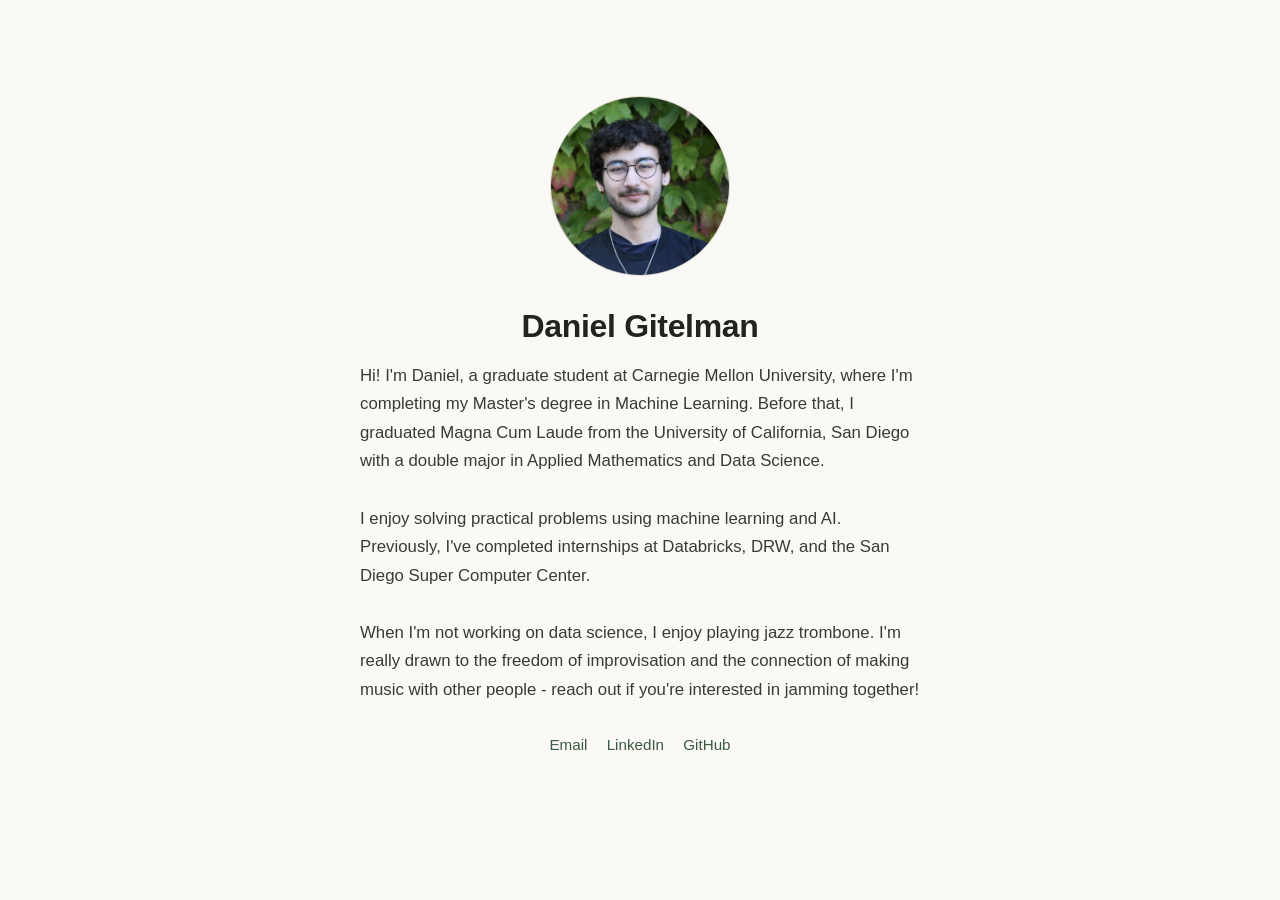
==== index.html @ 495f0625 "Add personal site with bio and headshot" ====
<!DOCTYPE html>
<html lang="en">
<head>
<meta charset="UTF-8">
<meta name="viewport" content="width=device-width, initial-scale=1.0">
<title>Your Name</title>
<style>
  :root {
    --bg: #faf9f6;
    --text: #22221f;
    --muted: #6b6a63;
    --accent: #3a5a40;
  }

  * { box-sizing: border-box; }

  body {
    margin: 0;
    background: var(--bg);
    color: var(--text);
    font-family: -apple-system, BlinkMacSystemFont, "Segoe UI", Helvetica, Arial, sans-serif;
    display: flex;
    justify-content: center;
    padding: 6rem 1.5rem;
  }

  main {
    max-width: 560px;
    width: 100%;
    text-align: center;
  }

  .photo {
    width: 180px;
    height: 180px;
    border-radius: 50%;
    object-fit: cover;
    margin: 0 auto 2rem;
    display: block;
    background: #e4e1d8;
    border: 1px solid #ddd9cd;
  }

  h1 {
    font-size: 2rem;
    margin: 0 0 0.4rem;
    letter-spacing: -0.01em;
  }

  .tagline {
    color: var(--muted);
    font-size: 1.05rem;
    margin: 0 0 2rem;
  }

  p.bio {
    font-size: 1.05rem;
    line-height: 1.7;
    color: #3a3a35;
    text-align: left;
  }

  .links {
    margin-top: 2rem;
    display: flex;
    gap: 1.2rem;
    justify-content: center;
  }

  .links a {
    color: var(--accent);
    text-decoration: none;
    font-size: 0.95rem;
    border-bottom: 1px solid transparent;
  }

  .links a:hover {
    border-bottom-color: var(--accent);
  }
</style>
</head>
<body>
<main>
  <img class="photo" src="images/headshot.jpeg" alt="Me!">

  <h1>Daniel Gitelman</h1>

  <p class="bio">
    Hi! I'm Daniel, a graduate student at Carnegie Mellon University, where I'm completing my Master's degree in Machine Learning. 
    Before that, I graduated Magna Cum Laude from the University of California, San Diego with a double major in Applied Mathematics and Data Science.
    <br><br>
    I enjoy solving practical problems using machine learning and AI. Previously, I've completed internships at Databricks, DRW, and the San Diego Super Computer Center. 
    <br><br>
    When I'm not working on data science, I enjoy playing jazz trombone. I'm really drawn to the freedom of improvisation and the connection of making music with other people - reach out if you're interested in jamming together!
    
  </p>

  <div class="links">
    <a href="mailto:dgitelman0@gmail.com">Email</a>
    <a href="https://www.linkedin.com/in/dgitelman/">LinkedIn</a>
    <a href="https://github.com/dgitelman1">GitHub</a>
  </div>
</main>
</body>
</html>
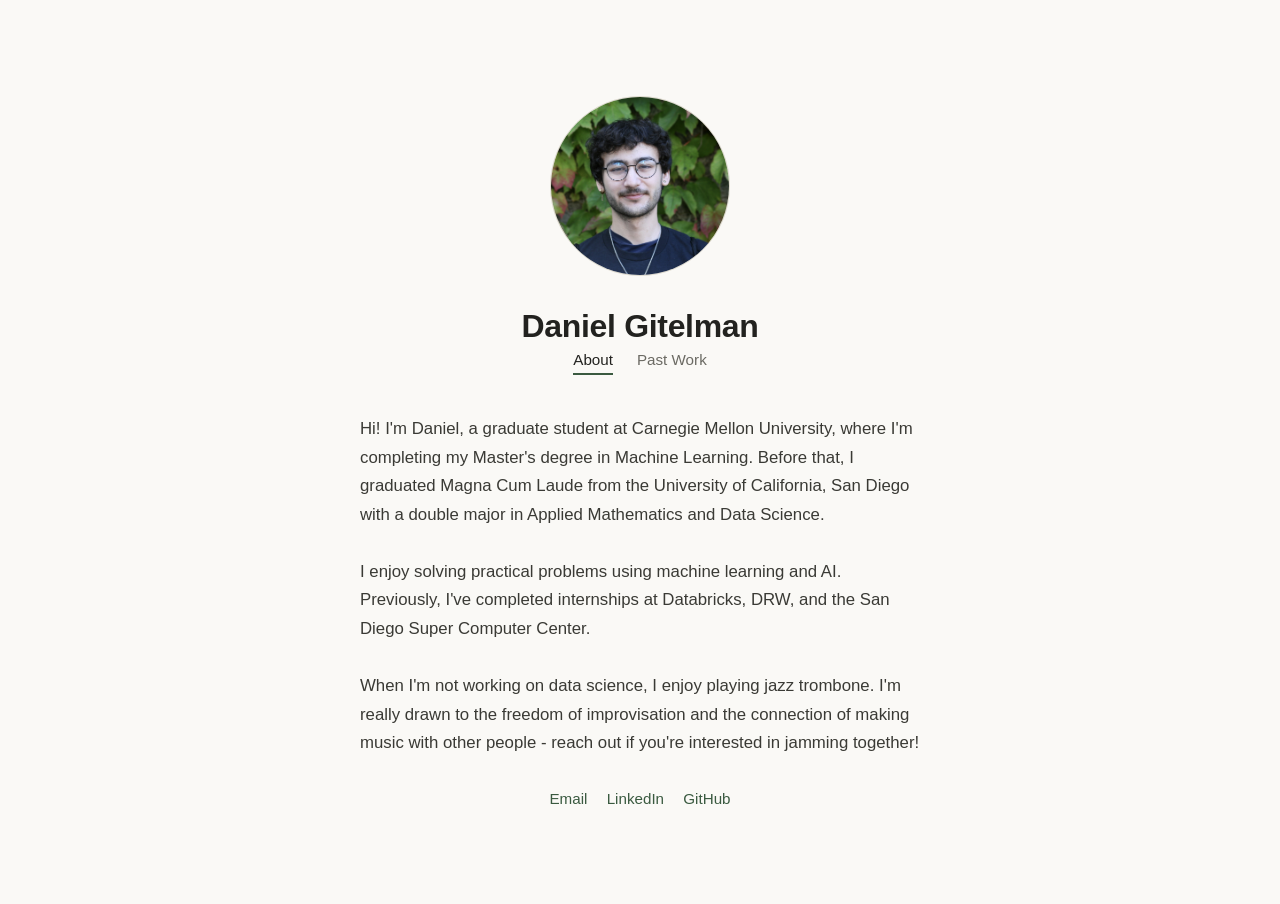
==== commit f0b3bf3b: "Add Past Work tab and page" ====
--- a/index.html
+++ b/index.html
@@ -77,6 +77,26 @@
   .links a:hover {
     border-bottom-color: var(--accent);
   }
+
+  nav.tabs {
+    display: flex;
+    gap: 1.5rem;
+    justify-content: center;
+    margin: 0 0 2.5rem;
+  }
+
+  nav.tabs a {
+    color: var(--muted);
+    text-decoration: none;
+    font-size: 0.95rem;
+    padding-bottom: 0.3rem;
+    border-bottom: 2px solid transparent;
+  }
+
+  nav.tabs a.active {
+    color: var(--text);
+    border-bottom-color: var(--accent);
+  }
 </style>
 </head>
 <body>
@@ -84,6 +104,11 @@
   <img class="photo" src="images/headshot.jpeg" alt="Me!">
 
   <h1>Daniel Gitelman</h1>
+
+  <nav class="tabs">
+    <a href="index.html" class="active">About</a>
+    <a href="work.html">Past Work</a>
+  </nav>
 
   <p class="bio">
     Hi! I'm Daniel, a graduate student at Carnegie Mellon University, where I'm completing my Master's degree in Machine Learning. 
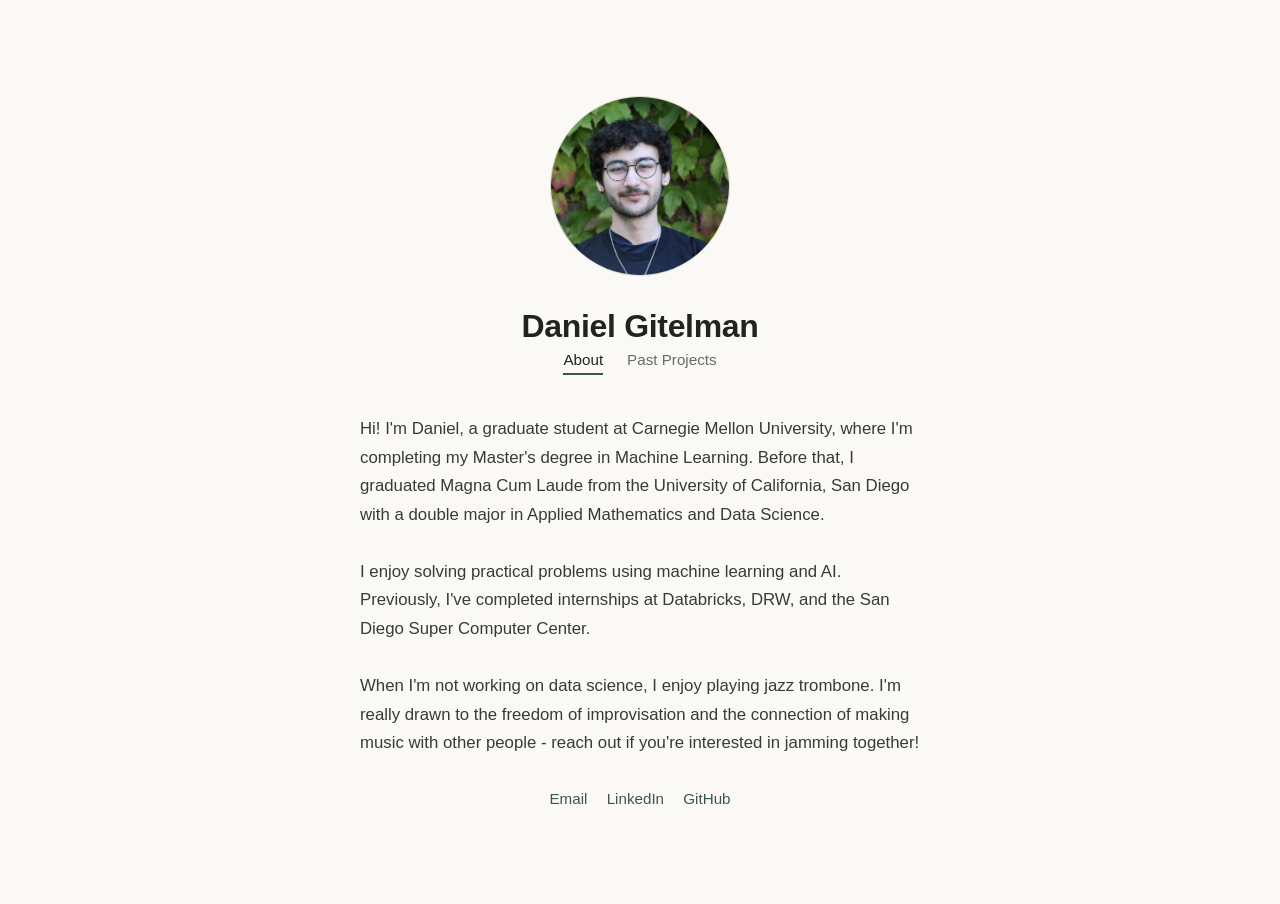
==== commit f67c5eef: "Added some past projects" ====
--- a/index.html
+++ b/index.html
@@ -107,7 +107,7 @@
 
   <nav class="tabs">
     <a href="index.html" class="active">About</a>
-    <a href="work.html">Past Work</a>
+    <a href="work.html">Past Projects</a>
   </nav>
 
   <p class="bio">
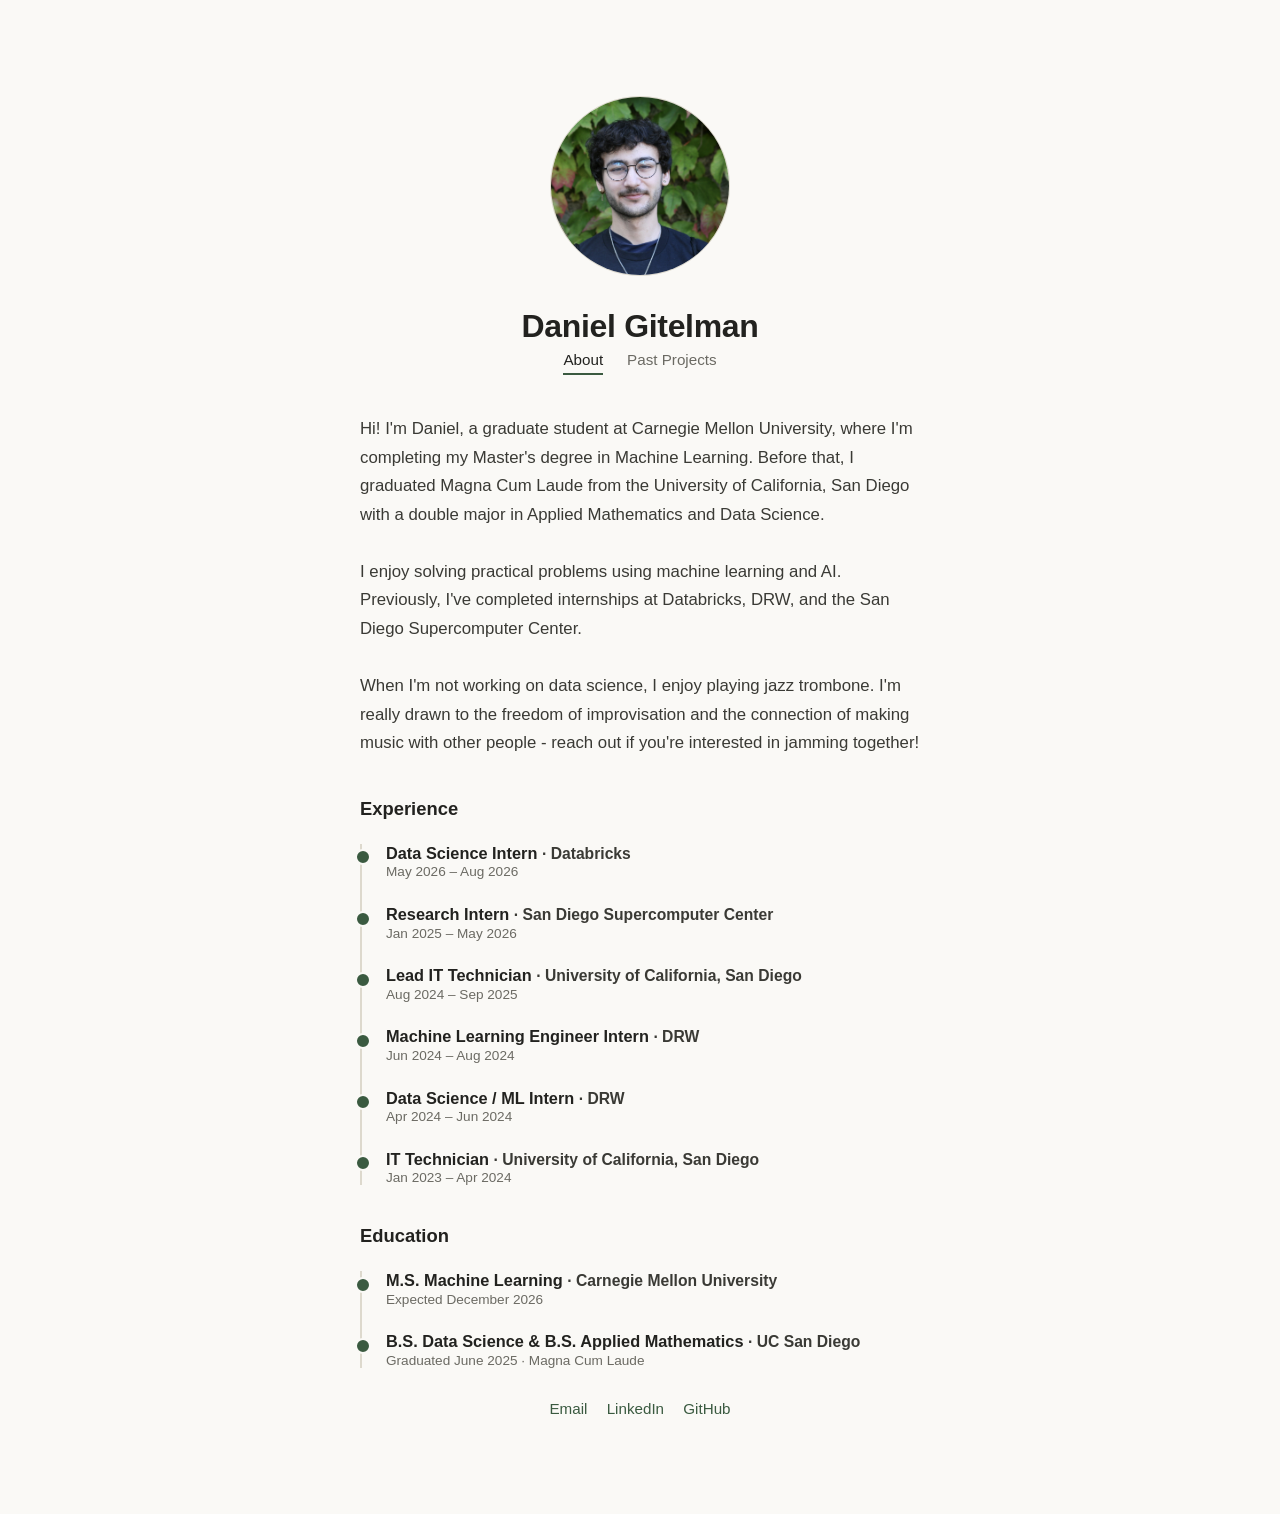
==== commit 00d2761b: "Add experience/education timeline and share nav + styles" ====
--- a/index.html
+++ b/index.html
@@ -3,101 +3,8 @@
 <head>
 <meta charset="UTF-8">
 <meta name="viewport" content="width=device-width, initial-scale=1.0">
-<title>Your Name</title>
-<style>
-  :root {
-    --bg: #faf9f6;
-    --text: #22221f;
-    --muted: #6b6a63;
-    --accent: #3a5a40;
-  }
-
-  * { box-sizing: border-box; }
-
-  body {
-    margin: 0;
-    background: var(--bg);
-    color: var(--text);
-    font-family: -apple-system, BlinkMacSystemFont, "Segoe UI", Helvetica, Arial, sans-serif;
-    display: flex;
-    justify-content: center;
-    padding: 6rem 1.5rem;
-  }
-
-  main {
-    max-width: 560px;
-    width: 100%;
-    text-align: center;
-  }
-
-  .photo {
-    width: 180px;
-    height: 180px;
-    border-radius: 50%;
-    object-fit: cover;
-    margin: 0 auto 2rem;
-    display: block;
-    background: #e4e1d8;
-    border: 1px solid #ddd9cd;
-  }
-
-  h1 {
-    font-size: 2rem;
-    margin: 0 0 0.4rem;
-    letter-spacing: -0.01em;
-  }
-
-  .tagline {
-    color: var(--muted);
-    font-size: 1.05rem;
-    margin: 0 0 2rem;
-  }
-
-  p.bio {
-    font-size: 1.05rem;
-    line-height: 1.7;
-    color: #3a3a35;
-    text-align: left;
-  }
-
-  .links {
-    margin-top: 2rem;
-    display: flex;
-    gap: 1.2rem;
-    justify-content: center;
-  }
-
-  .links a {
-    color: var(--accent);
-    text-decoration: none;
-    font-size: 0.95rem;
-    border-bottom: 1px solid transparent;
-  }
-
-  .links a:hover {
-    border-bottom-color: var(--accent);
-  }
-
-  nav.tabs {
-    display: flex;
-    gap: 1.5rem;
-    justify-content: center;
-    margin: 0 0 2.5rem;
-  }
-
-  nav.tabs a {
-    color: var(--muted);
-    text-decoration: none;
-    font-size: 0.95rem;
-    padding-bottom: 0.3rem;
-    border-bottom: 2px solid transparent;
-  }
-
-  nav.tabs a.active {
-    color: var(--text);
-    border-bottom-color: var(--accent);
-  }
-</style>
+<title>Daniel Gitelman</title>
+<link rel="stylesheet" href="style.css">
 </head>
 <body>
 <main>
@@ -105,20 +12,61 @@
 
   <h1>Daniel Gitelman</h1>
 
-  <nav class="tabs">
-    <a href="index.html" class="active">About</a>
-    <a href="work.html">Past Projects</a>
-  </nav>
+  <div data-nav></div>
 
   <p class="bio">
-    Hi! I'm Daniel, a graduate student at Carnegie Mellon University, where I'm completing my Master's degree in Machine Learning. 
+    Hi! I'm Daniel, a graduate student at Carnegie Mellon University, where I'm completing my Master's degree in Machine Learning.
     Before that, I graduated Magna Cum Laude from the University of California, San Diego with a double major in Applied Mathematics and Data Science.
     <br><br>
-    I enjoy solving practical problems using machine learning and AI. Previously, I've completed internships at Databricks, DRW, and the San Diego Super Computer Center. 
+    I enjoy solving practical problems using machine learning and AI. Previously, I've completed internships at Databricks, DRW, and the San Diego Supercomputer Center.
     <br><br>
     When I'm not working on data science, I enjoy playing jazz trombone. I'm really drawn to the freedom of improvisation and the connection of making music with other people - reach out if you're interested in jamming together!
-    
+
   </p>
+
+  <section class="timeline">
+    <h2>Experience</h2>
+    <ol>
+      <li>
+        <p class="role">Data Science Intern <span class="place">&middot; Databricks</span></p>
+        <p class="when">May 2026 &ndash; Aug 2026</p>
+      </li>
+      <li>
+        <p class="role">Research Intern <span class="place">&middot; San Diego Supercomputer Center</span></p>
+        <p class="when">Jan 2025 &ndash; May 2026</p>
+      </li>
+      <li>
+        <p class="role">Lead IT Technician <span class="place">&middot; University of California, San Diego</span></p>
+        <p class="when">Aug 2024 &ndash; Sep 2025</p>
+      </li>
+      <li>
+        <p class="role">Machine Learning Engineer Intern <span class="place">&middot; DRW</span></p>
+        <p class="when">Jun 2024 &ndash; Aug 2024</p>
+      </li>
+      <li>
+        <p class="role">Data Science / ML Intern <span class="place">&middot; DRW</span></p>
+        <p class="when">Apr 2024 &ndash; Jun 2024</p>
+      </li>
+      <li>
+        <p class="role">IT Technician <span class="place">&middot; University of California, San Diego</span></p>
+        <p class="when">Jan 2023 &ndash; Apr 2024</p>
+      </li>
+    </ol>
+  </section>
+
+  <section class="timeline">
+    <h2>Education</h2>
+    <ol>
+      <li>
+        <p class="role">M.S. Machine Learning <span class="place">&middot; Carnegie Mellon University</span></p>
+        <p class="when">Expected December 2026</p>
+      </li>
+      <li>
+        <p class="role">B.S. Data Science &amp; B.S. Applied Mathematics <span class="place">&middot; UC San Diego</span></p>
+        <p class="when">Graduated June 2025 &middot; Magna Cum Laude</p>
+      </li>
+    </ol>
+  </section>
 
   <div class="links">
     <a href="mailto:dgitelman0@gmail.com">Email</a>
@@ -126,5 +74,6 @@
     <a href="https://github.com/dgitelman1">GitHub</a>
   </div>
 </main>
+<script src="site.js"></script>
 </body>
-</html>+</html>
--- a/style.css
+++ b/style.css
@@ -0,0 +1,194 @@
+:root {
+  --bg: #faf9f6;
+  --text: #22221f;
+  --muted: #6b6a63;
+  --accent: #3a5a40;
+  --border: #ddd9cd;
+}
+
+* { box-sizing: border-box; }
+
+body {
+  margin: 0;
+  background: var(--bg);
+  color: var(--text);
+  font-family: -apple-system, BlinkMacSystemFont, "Segoe UI", Helvetica, Arial, sans-serif;
+  display: flex;
+  justify-content: center;
+  padding: 6rem 1.5rem;
+}
+
+main {
+  max-width: 560px;
+  width: 100%;
+  text-align: center;
+}
+
+h1 {
+  font-size: 2rem;
+  margin: 0 0 0.4rem;
+  letter-spacing: -0.01em;
+}
+
+/* Shared nav (rendered by site.js) */
+nav.tabs {
+  display: flex;
+  gap: 1.5rem;
+  justify-content: center;
+  margin: 0 0 2.5rem;
+}
+
+nav.tabs a {
+  color: var(--muted);
+  text-decoration: none;
+  font-size: 0.95rem;
+  padding-bottom: 0.3rem;
+  border-bottom: 2px solid transparent;
+}
+
+nav.tabs a.active {
+  color: var(--text);
+  border-bottom-color: var(--accent);
+}
+
+/* ---- About page ---- */
+.photo {
+  width: 180px;
+  height: 180px;
+  border-radius: 50%;
+  object-fit: cover;
+  margin: 0 auto 2rem;
+  display: block;
+  background: #e4e1d8;
+  border: 1px solid var(--border);
+}
+
+.tagline {
+  color: var(--muted);
+  font-size: 1.05rem;
+  margin: 0 0 2rem;
+}
+
+p.bio {
+  font-size: 1.05rem;
+  line-height: 1.7;
+  color: #3a3a35;
+  text-align: left;
+}
+
+.links {
+  margin-top: 2rem;
+  display: flex;
+  gap: 1.2rem;
+  justify-content: center;
+}
+
+.links a {
+  color: var(--accent);
+  text-decoration: none;
+  font-size: 0.95rem;
+  border-bottom: 1px solid transparent;
+}
+
+.links a:hover {
+  border-bottom-color: var(--accent);
+}
+
+/* ---- Timeline ---- */
+.timeline {
+  text-align: left;
+  margin: 2.5rem 0 0.5rem;
+}
+
+.timeline h2 {
+  font-size: 1.15rem;
+  margin: 0 0 1.5rem;
+}
+
+.timeline ol {
+  list-style: none;
+  margin: 0;
+  padding: 0;
+  border-left: 2px solid var(--border);
+}
+
+.timeline li {
+  position: relative;
+  padding: 0 0 1.6rem 1.5rem;
+}
+
+.timeline li:last-child {
+  padding-bottom: 0;
+}
+
+.timeline li::before {
+  content: "";
+  position: absolute;
+  left: -7px;
+  top: 0.35rem;
+  width: 12px;
+  height: 12px;
+  border-radius: 50%;
+  background: var(--accent);
+  border: 2px solid var(--bg);
+}
+
+.timeline .role {
+  font-size: 1.02rem;
+  font-weight: 600;
+  margin: 0;
+}
+
+.timeline .place {
+  color: #3a3a35;
+  font-size: 0.98rem;
+}
+
+.timeline .when {
+  color: var(--muted);
+  font-size: 0.85rem;
+  margin: 0.1rem 0 0;
+}
+
+/* ---- Past Projects page ---- */
+.work-list {
+  text-align: left;
+}
+
+.work-item {
+  padding: 1.2rem 0;
+  border-bottom: 1px solid var(--border);
+}
+
+.work-item:last-child {
+  border-bottom: none;
+}
+
+.work-item h2 {
+  font-size: 1.15rem;
+  margin: 0 0 0.2rem;
+}
+
+.work-item .meta {
+  color: var(--muted);
+  font-size: 0.9rem;
+  margin: 0 0 0.5rem;
+}
+
+.work-item p {
+  font-size: 1rem;
+  line-height: 1.6;
+  color: #3a3a35;
+  margin: 0 0 0.5rem;
+}
+
+.work-item a {
+  color: var(--accent);
+  text-decoration: none;
+  font-size: 0.9rem;
+  border-bottom: 1px solid transparent;
+}
+
+.work-item a:hover {
+  border-bottom-color: var(--accent);
+}
